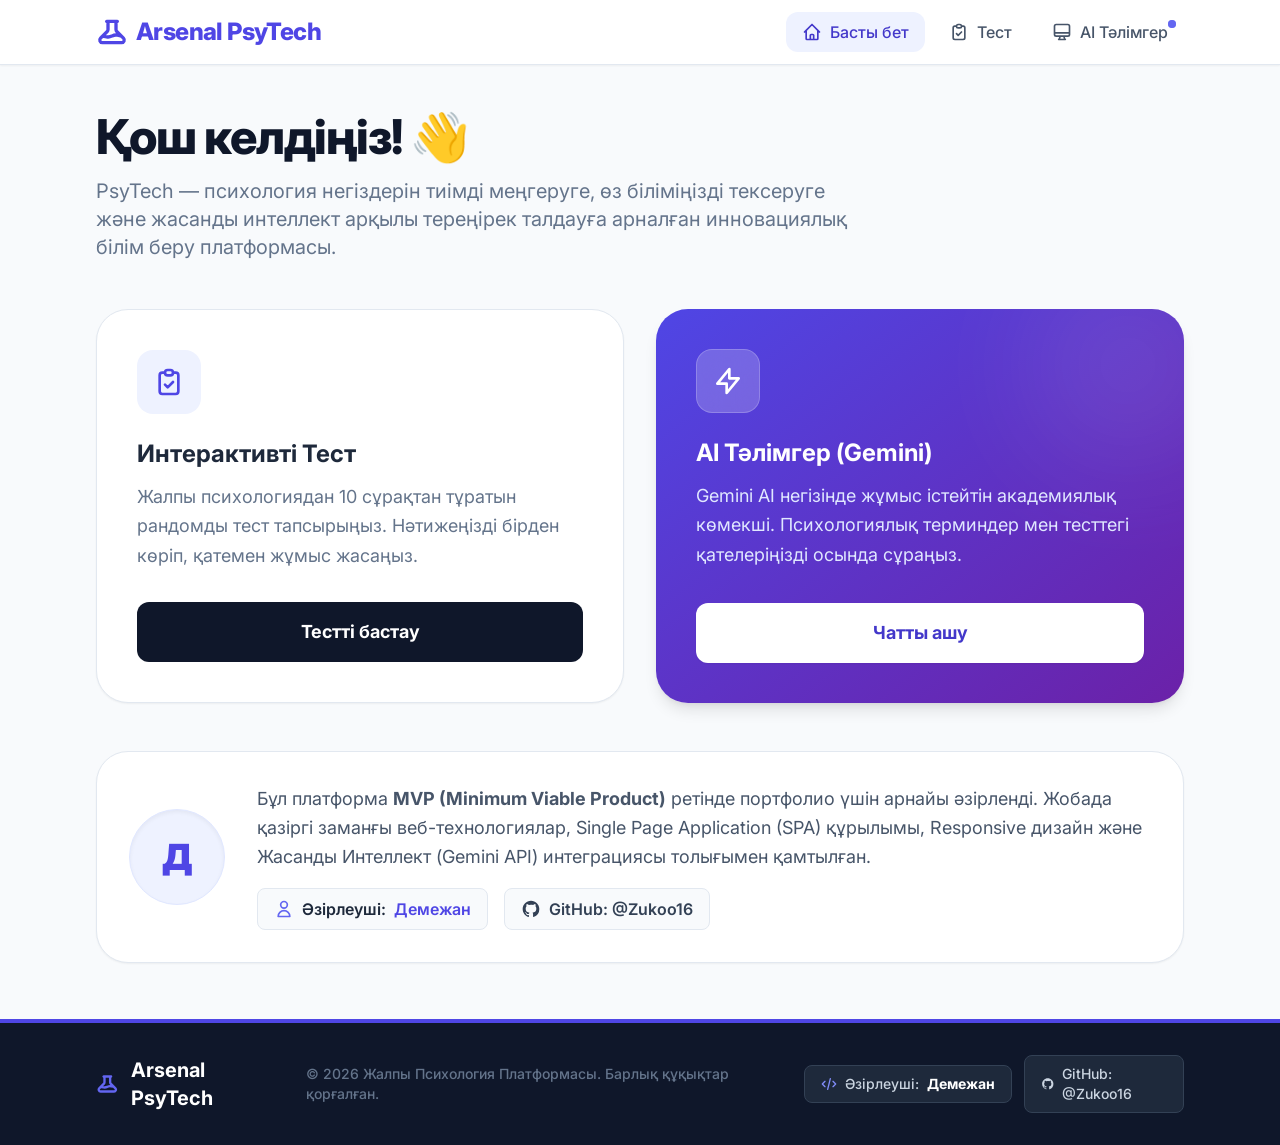
==== android/assets/index.html @ bd03e54a "feat(android): WebView-обертка + gradless APK build (aapt2/d8/apksigner) - MainActivity: WebView, JS" ====
<!DOCTYPE html>
<html lang="kk">
<head>
    <meta charset="UTF-8">
    <meta name="viewport" content="width=device-width, initial-scale=1.0">
    <title>Arsenal PsyTech: Психология Платформасы</title>
    <link rel="stylesheet" href="tailwind.css">
    <link href="https://fonts.googleapis.com/css2?family=Inter:wght@300;400;500;600;700;800&display=swap" rel="stylesheet">
    <style>
        body { font-family: 'Inter', sans-serif; background-color: #f8fafc; }
        .fade-in { animation: fadeIn 0.4s ease-in-out; }
        @keyframes fadeIn { from { opacity: 0; transform: translateY(10px); } to { opacity: 1; transform: translateY(0); } }
        
        /* Quiz specific styles */
        .option-label { transition: all 0.2s; cursor: pointer; }
        .option-label:hover { background-color: #f1f5f9; border-color: #cbd5e1; }
        .option-label.selected { border-color: #4f46e5; background-color: #e0e7ff; }
        
        /* Custom scrollbar */
        ::-webkit-scrollbar { width: 8px; }
        ::-webkit-scrollbar-track { background: transparent; }
        ::-webkit-scrollbar-thumb { background-color: #cbd5e1; border-radius: 10px; }

        /* Loader */
        .typing-indicator span {
            display: inline-block;
            width: 8px;
            height: 8px;
            background-color: #818cf8;
            border-radius: 50%;
            animation: bounce 1.4s infinite ease-in-out both;
        }
        .typing-indicator span:nth-child(1) { animation-delay: -0.32s; }
        .typing-indicator span:nth-child(2) { animation-delay: -0.16s; }
        @keyframes bounce { 0%, 80%, 100% { transform: scale(0); } 40% { transform: scale(1); } }
    </style>
</head>
<body class="text-slate-800 flex flex-col min-h-screen">

    <!-- Header / Navigation -->
    <header class="bg-white border-b border-slate-200 shadow-sm sticky top-0 z-50">
        <div class="max-w-6xl mx-auto px-4 sm:px-6 lg:px-8">
            <div class="flex justify-between items-center h-16">
                <!-- Logo -->
                <div class="flex items-center gap-2 text-indigo-600 font-extrabold text-2xl tracking-tight cursor-pointer" onclick="navigate('dashboard')">
                    <svg class="w-8 h-8" fill="none" stroke="currentColor" viewBox="0 0 24 24"><path stroke-linecap="round" stroke-linejoin="round" stroke-width="2.5" d="M19.428 15.428a2 2 0 00-1.022-.547l-2.387-.477a6 6 0 00-3.86.517l-.318.158a6 6 0 01-3.86.517L6.05 15.21a2 2 0 00-1.806.547M8 4h8l-1 1v5.172a2 2 0 00.586 1.414l5 5c1.26 1.26.367 3.414-1.415 3.414H4.828c-1.782 0-2.674-2.154-1.414-3.414l5-5A2 2 0 009 10.172V5L8 4z"/></svg>
                    Arsenal PsyTech
                </div>
                
                <!-- Desktop Nav -->
                <nav class="hidden md:flex space-x-2">
                    <button onclick="navigate('dashboard')" id="nav-dashboard" class="px-4 py-2 rounded-xl font-medium bg-indigo-50 text-indigo-700 transition flex items-center gap-2">
                        <svg class="w-5 h-5" fill="none" stroke="currentColor" viewBox="0 0 24 24"><path stroke-linecap="round" stroke-linejoin="round" stroke-width="2" d="M3 12l2-2m0 0l7-7 7 7M5 10v10a1 1 0 001 1h3m10-11l2 2m-2-2v10a1 1 0 01-1 1h-3m-6 0a1 1 0 001-1v-4a1 1 0 011-1h2a1 1 0 011 1v4a1 1 0 001 1m-6 0h6"/></svg>
                        Басты бет
                    </button>
                    <button onclick="navigate('quiz')" id="nav-quiz" class="px-4 py-2 rounded-xl font-medium text-slate-600 hover:bg-slate-50 hover:text-slate-900 transition flex items-center gap-2">
                        <svg class="w-5 h-5" fill="none" stroke="currentColor" viewBox="0 0 24 24"><path stroke-linecap="round" stroke-linejoin="round" stroke-width="2" d="M9 5H7a2 2 0 00-2 2v12a2 2 0 002 2h10a2 2 0 002-2V7a2 2 0 00-2-2h-2M9 5a2 2 0 002 2h2a2 2 0 002-2M9 5a2 2 0 012-2h2a2 2 0 012 2m-6 9l2 2 4-4"/></svg>
                        Тест
                    </button>
                    <button onclick="navigate('ai')" id="nav-ai" class="px-4 py-2 rounded-xl font-medium text-slate-600 hover:bg-slate-50 hover:text-slate-900 transition flex items-center gap-2 relative">
                        <svg class="w-5 h-5" fill="none" stroke="currentColor" viewBox="0 0 24 24"><path stroke-linecap="round" stroke-linejoin="round" stroke-width="2" d="M9.75 17L9 20l-1 1h8l-1-1-.75-3M3 13h18M5 17h14a2 2 0 002-2V5a2 2 0 00-2-2H5a2 2 0 00-2 2v10a2 2 0 002 2z"/></svg>
                        AI Тәлімгер
                        <span class="absolute top-2 right-2 flex h-2 w-2">
                          <span class="animate-ping absolute inline-flex h-full w-full rounded-full bg-indigo-400 opacity-75"></span>
                          <span class="relative inline-flex rounded-full h-2 w-2 bg-indigo-500"></span>
                        </span>
                    </button>
                </nav>

                <!-- Mobile Nav Toggle -->
                <div class="md:hidden flex items-center">
                    <button id="mobile-menu-btn" class="text-slate-600 hover:text-indigo-600 p-2 focus:outline-none" onclick="toggleMobileMenu()">
                        <svg class="w-7 h-7" fill="none" stroke="currentColor" viewBox="0 0 24 24"><path stroke-linecap="round" stroke-linejoin="round" stroke-width="2" d="M4 6h16M4 12h16M4 18h16"/></svg>
                    </button>
                </div>
            </div>
        </div>

        <!-- Mobile Menu (Hidden by default) -->
        <div id="mobile-menu" class="hidden md:hidden bg-white border-t border-slate-100 shadow-lg absolute w-full left-0 z-40">
            <div class="px-4 pt-2 pb-4 space-y-2">
                <button onclick="navigate('dashboard'); toggleMobileMenu();" class="w-full text-left px-4 py-3 rounded-xl font-medium bg-indigo-50 text-indigo-700 flex items-center gap-3">
                    Басты бет
                </button>
                <button onclick="navigate('quiz'); toggleMobileMenu();" class="w-full text-left px-4 py-3 rounded-xl font-medium text-slate-700 hover:bg-slate-50 flex items-center gap-3">
                    Тест Тапсыру
                </button>
                <button onclick="navigate('ai'); toggleMobileMenu();" class="w-full text-left px-4 py-3 rounded-xl font-medium text-slate-700 hover:bg-slate-50 flex items-center gap-3">
                    AI Тәлімгер
                </button>
            </div>
        </div>
    </header>

    <!-- Main Content Area -->
    <main class="flex-1 w-full max-w-6xl mx-auto p-4 sm:p-6 lg:p-8 flex flex-col">
        
        <!-- ================= SECTION 1: DASHBOARD ================= -->
        <div id="section-dashboard" class="page-section flex-1 fade-in">
            <header class="mb-12 text-center md:text-left pt-4">
                <h1 class="text-4xl md:text-5xl font-extrabold text-slate-900 mb-4 tracking-tight">Қош келдіңіз! 👋</h1>
                <p class="text-lg md:text-xl text-slate-500 max-w-3xl leading-relaxed">
                    PsyTech — психология негіздерін тиімді меңгеруге, өз біліміңізді тексеруге және жасанды интеллект арқылы тереңірек талдауға арналған инновациялық білім беру платформасы.
                </p>
            </header>
            
            <div class="grid grid-cols-1 md:grid-cols-2 gap-6 md:gap-8 mb-12">
                <!-- Card 1: Quiz -->
                <div class="bg-white p-8 md:p-10 rounded-[2rem] shadow-sm border border-slate-200 flex flex-col hover:shadow-xl transition-all duration-300 group cursor-pointer" onclick="navigate('quiz')">
                    <div class="w-16 h-16 bg-indigo-50 rounded-2xl flex items-center justify-center text-indigo-600 mb-6 group-hover:scale-110 transition-transform">
                        <svg class="w-8 h-8" fill="none" stroke="currentColor" viewBox="0 0 24 24"><path stroke-linecap="round" stroke-linejoin="round" stroke-width="2" d="M9 5H7a2 2 0 00-2 2v12a2 2 0 002 2h10a2 2 0 002-2V7a2 2 0 00-2-2h-2M9 5a2 2 0 002 2h2a2 2 0 002-2M9 5a2 2 0 012-2h2a2 2 0 012 2m-6 9l2 2 4-4"/></svg>
                    </div>
                    <h3 class="text-2xl font-bold mb-3 text-slate-800">Интерактивті Тест</h3>
                    <p class="text-slate-500 mb-8 flex-1 text-lg leading-relaxed">
                        Жалпы психологиядан 10 сұрақтан тұратын рандомды тест тапсырыңыз. Нәтижеңізді бірден көріп, қатемен жұмыс жасаңыз.
                    </p>
                    <button class="w-full py-4 bg-slate-900 text-white rounded-xl font-bold text-lg hover:bg-indigo-600 transition-colors">Тестті бастау</button>
                </div>

                <!-- Card 2: AI Tutor -->
                <div class="bg-gradient-to-br from-indigo-600 to-purple-800 p-8 md:p-10 rounded-[2rem] shadow-lg text-white flex flex-col relative overflow-hidden group cursor-pointer hover:shadow-2xl transition-all duration-300" onclick="navigate('ai')">
                    <div class="absolute top-0 right-0 -mt-10 -mr-10 w-48 h-48 bg-white opacity-10 rounded-full blur-3xl group-hover:opacity-20 transition-opacity"></div>
                    <div class="w-16 h-16 bg-white/20 rounded-2xl flex items-center justify-center text-white mb-6 backdrop-blur-md border border-white/20 group-hover:scale-110 transition-transform">
                        <svg class="w-8 h-8" fill="none" stroke="currentColor" viewBox="0 0 24 24"><path stroke-linecap="round" stroke-linejoin="round" stroke-width="2" d="M13 10V3L4 14h7v7l9-11h-7z"/></svg>
                    </div>
                    <h3 class="text-2xl font-bold mb-3">AI Тәлімгер (Gemini)</h3>
                    <p class="text-indigo-100 mb-8 flex-1 text-lg leading-relaxed">
                        Gemini AI негізінде жұмыс істейтін академиялық көмекші. Психологиялық терминдер мен тесттегі қателеріңізді осында сұраңыз.
                    </p>
                    <button class="w-full py-4 bg-white text-indigo-700 rounded-xl font-bold text-lg hover:bg-slate-50 transition-colors shadow-sm">Чатты ашу</button>
                </div>
            </div>

            <!-- About Developer Section -->
            <div class="bg-white p-8 rounded-[2rem] border border-slate-200 mb-6 flex flex-col md:flex-row items-center gap-8 shadow-sm">
                <div class="w-24 h-24 bg-indigo-50 rounded-full flex items-center justify-center text-indigo-600 font-black text-4xl shadow-inner border border-indigo-100 flex-shrink-0">
                    Д
                </div>
                <div>
                   
                    <p class="text-slate-600 text-lg mb-4 leading-relaxed">
                        Бұл платформа <strong>MVP (Minimum Viable Product)</strong> ретінде портфолио үшін арнайы әзірленді. Жобада қазіргі заманғы веб-технологиялар, Single Page Application (SPA) құрылымы, Responsive дизайн және Жасанды Интеллект (Gemini API) интеграциясы толығымен қамтылған.
                    </p>
                    <div class="flex flex-wrap items-center gap-4 text-base">
                        <span class="inline-flex items-center gap-2 bg-slate-50 border border-slate-200 px-4 py-2 rounded-lg font-semibold text-slate-800">
                            <svg class="w-5 h-5 text-indigo-500" fill="none" stroke="currentColor" viewBox="0 0 24 24"><path stroke-linecap="round" stroke-linejoin="round" stroke-width="2" d="M16 7a4 4 0 11-8 0 4 4 0 018 0zM12 14a7 7 0 00-7 7h14a7 7 0 00-7-7z"/></svg>
                            Әзірлеуші: <span class="text-indigo-600">Демежан</span>
                        </span>
                        <a href="https://github.com/Zukoo16" target="_blank" class="inline-flex items-center gap-2 bg-slate-50 border border-slate-200 px-4 py-2 rounded-lg font-semibold text-slate-700 hover:bg-slate-100 hover:text-slate-900 transition">
                            <svg class="w-5 h-5" fill="currentColor" viewBox="0 0 24 24"><path fill-rule="evenodd" d="M12 2C6.477 2 2 6.484 2 12.017c0 4.425 2.865 8.18 6.839 9.504.5.092.682-.217.682-.483 0-.237-.008-.868-.013-1.703-2.782.605-3.369-1.343-3.369-1.343-.454-1.158-1.11-1.466-1.11-1.466-.908-.62.069-.608.069-.608 1.003.07 1.531 1.032 1.531 1.032.892 1.53 2.341 1.088 2.91.832.092-.647.35-1.088.636-1.338-2.22-.253-4.555-1.113-4.555-4.951 0-1.093.39-1.988 1.029-2.688-.103-.253-.446-1.272.098-2.65 0 0 .84-.27 2.75 1.026A9.564 9.564 0 0112 6.844c.85.004 1.705.115 2.504.337 1.909-1.296 2.747-1.027 2.747-1.027.546 1.379.202 2.398.1 2.651.64.7 1.028 1.595 1.028 2.688 0 3.848-2.339 4.695-4.566 4.943.359.309.678.92.678 1.855 0 1.338-.012 2.419-.012 2.747 0 .268.18.58.688.482A10.019 10.019 0 0022 12.017C22 6.484 17.522 2 12 2z" clip-rule="evenodd"/></svg>
                            GitHub: @Zukoo16
                        </a>
                    </div>
                </div>
            </div>
        </div>

        <!-- ================= SECTION 2: QUIZ ================= -->
        <div id="section-quiz" class="page-section hidden flex-1 fade-in max-w-4xl mx-auto w-full">
            
            <!-- Quiz Start Screen -->
            <div id="quiz-start" class="bg-white p-10 md:p-16 rounded-[2rem] shadow-sm border border-slate-200 text-center mt-6">
                <div class="w-28 h-28 bg-indigo-50 rounded-full flex items-center justify-center mx-auto mb-8 border-4 border-indigo-100 shadow-inner">
                    <svg class="w-14 h-14 text-indigo-600" fill="none" stroke="currentColor" viewBox="0 0 24 24"><path stroke-linecap="round" stroke-linejoin="round" stroke-width="2" d="M9 12l2 2 4-4m6 2a9 9 0 11-18 0 9 9 0 0118 0z"/></svg>
                </div>
                <h2 class="text-3xl md:text-4xl font-extrabold mb-4 text-slate-900">Психологиядан Тест</h2>
                <p class="text-slate-500 mb-10 max-w-lg mx-auto text-lg leading-relaxed">
                    15 сұрақтан тұратын базадан кездейсоқ 10 сұрақ таңдалады. Дайын болсаңыз, біліміңізді тексеріп көрейік!
                </p>
                <button onclick="startQuiz()" class="bg-indigo-600 text-white px-12 py-4 rounded-2xl font-bold text-xl hover:bg-indigo-700 transition shadow-lg hover:shadow-indigo-500/40">Тестті Бастау</button>
            </div>

            <!-- Quiz In-Progress Screen -->
            <div id="quiz-active" class="hidden bg-white p-6 md:p-10 rounded-[2rem] shadow-sm border border-slate-200 mt-6">
                <div class="flex justify-between items-center mb-10">
                    <span class="text-sm md:text-base font-bold text-indigo-700 bg-indigo-50 px-5 py-2 rounded-full border border-indigo-100">Сұрақ <span id="current-q-num">1</span>/10</span>
                    <div class="w-1/2 bg-slate-100 rounded-full h-3 border border-slate-200">
                        <div id="progress-bar" class="bg-indigo-600 h-3 rounded-full transition-all duration-300" style="width: 10%"></div>
                    </div>
                </div>
                
                <h2 id="question-text" class="text-2xl md:text-3xl font-bold mb-8 text-slate-800 leading-tight">Сұрақ мәтіні</h2>
                
                <div id="options-container" class="space-y-4 mb-10">
                    <!-- Options generated dynamically -->
                </div>

                <div class="flex justify-end pt-6 border-t border-slate-100">
                    <button id="next-btn" onclick="nextQuestion()" class="hidden bg-slate-900 text-white px-10 py-3.5 rounded-xl font-bold text-lg hover:bg-slate-800 transition">Келесі сұрақ</button>
                    <button id="submit-btn" onclick="showResults()" class="hidden bg-emerald-600 text-white px-10 py-3.5 rounded-xl font-bold text-lg hover:bg-emerald-700 transition shadow-lg hover:shadow-emerald-500/30">Нәтижені көру</button>
                </div>
            </div>

            <!-- Quiz Results Screen -->
            <div id="quiz-results" class="hidden bg-white p-6 md:p-10 rounded-[2rem] shadow-sm border border-slate-200 mt-6">
                <div class="text-center mb-10">
                    <h2 class="text-4xl font-extrabold mb-8 text-slate-900">Тест аяқталды!</h2>
                    <div class="inline-flex items-center justify-center w-40 h-40 rounded-full bg-slate-50 border-8 border-indigo-100 mb-6 shadow-inner relative">
                        <svg class="absolute top-0 right-0 -mt-2 -mr-2 w-10 h-10 text-yellow-500 drop-shadow-md" fill="currentColor" viewBox="0 0 20 20"><path d="M9.049 2.927c.3-.921 1.603-.921 1.902 0l1.07 3.292a1 1 0 00.95.69h3.462c.969 0 1.371 1.24.588 1.81l-2.8 2.034a1 1 0 00-.364 1.118l1.07 3.292c.3.921-.755 1.688-1.54 1.118l-2.8-2.034a1 1 0 00-1.175 0l-2.8 2.034c-.784.57-1.838-.197-1.539-1.118l1.07-3.292a1 1 0 00-.364-1.118L2.98 8.72c-.783-.57-.38-1.81.588-1.81h3.461a1 1 0 00.951-.69l1.07-3.292z"/></svg>
                        <span class="text-6xl font-black text-indigo-600" id="score-display">0</span>
                        <span class="text-2xl text-slate-400 ml-1 font-bold mt-4">/10</span>
                    </div>
                </div>
                
                <div class="bg-indigo-50/70 p-8 rounded-3xl border border-indigo-100 mb-10">
                    <h3 class="text-xl font-bold text-indigo-900 mb-3 flex items-center gap-2">
                        <svg class="w-6 h-6 text-indigo-500" fill="none" stroke="currentColor" viewBox="0 0 24 24"><path stroke-linecap="round" stroke-linejoin="round" stroke-width="2" d="M13 16h-1v-4h-1m1-4h.01M21 12a9 9 0 11-18 0 9 9 0 0118 0z"/></svg>
                        Қорытынды Талдау
                    </h3>
                    <p id="interp-text" class="text-indigo-900/80 text-lg leading-relaxed"></p>
                </div>

                <div class="mb-12">
                    <h3 class="text-2xl font-bold text-slate-800 border-b-2 border-slate-100 pb-4 mb-6">Қатемен жұмыс:</h3>
                    <div id="review-list" class="space-y-5"></div>
                </div>

                <div class="flex flex-col sm:flex-row gap-4 justify-center">
                    <button onclick="restartQuiz()" class="bg-indigo-600 text-white px-10 py-4 rounded-xl font-bold text-lg hover:bg-indigo-700 transition shadow-lg">Қайта тапсыру</button>
                    <button onclick="navigate('ai')" class="bg-slate-50 border-2 border-indigo-200 text-indigo-700 px-10 py-4 rounded-xl font-bold text-lg hover:bg-indigo-50 transition">AI Тәлімгерден сұрау</button>
                </div>
            </div>
        </div>

        <!-- ================= SECTION 3: AI TUTOR (GEMINI) ================= -->
        <div id="section-ai" class="page-section hidden flex-1 fade-in flex flex-col max-w-5xl mx-auto w-full min-h-[600px] h-[80vh] py-6">
            <div class="flex-1 flex flex-col bg-white rounded-[2rem] shadow-sm border border-slate-200 overflow-hidden">
                
                <!-- Chat Header -->
                <div class="p-6 border-b border-slate-100 flex items-center justify-between bg-slate-50/50">
                    <div class="flex items-center gap-4">
                        <div class="relative">
                            <div class="w-14 h-14 rounded-2xl bg-gradient-to-tr from-indigo-500 to-purple-600 flex items-center justify-center text-white shadow-sm border border-indigo-400/30">
                                <svg class="w-8 h-8" fill="none" stroke="currentColor" viewBox="0 0 24 24"><path stroke-linecap="round" stroke-linejoin="round" stroke-width="2" d="M9.75 17L9 20l-1 1h8l-1-1-.75-3M3 13h18M5 17h14a2 2 0 002-2V5a2 2 0 00-2-2H5a2 2 0 00-2 2v10a2 2 0 002 2z"/></svg>
                            </div>
                            <span class="absolute -bottom-1 -right-1 w-4 h-4 bg-emerald-500 border-2 border-white rounded-full"></span>
                        </div>
                        <div>
                            <h3 class="font-extrabold text-xl text-slate-900">AI Тәлімгер</h3>
                            <p class="text-sm text-slate-500 font-medium mt-0.5">Gemini 3.1 Pro моделі негізінде</p>
                        </div>
                    </div>
                </div>
                
                <!-- Chat Messages Area -->
                <div id="chat-messages" class="flex-1 overflow-y-auto p-6 space-y-6 bg-slate-50/30 scroll-smooth">
                    <!-- Welcome Message -->
                    <div class="flex gap-4">
                        <div class="w-10 h-10 rounded-full bg-gradient-to-br from-indigo-500 to-purple-600 flex-shrink-0 flex items-center justify-center text-white font-bold text-sm shadow-sm mt-1">AI</div>
                        <div class="bg-white border border-slate-200 p-5 rounded-2xl rounded-tl-none shadow-sm text-slate-700 max-w-[85%] text-base leading-relaxed">
                            Сәлеметсіз бе! Мен Arsenal PsyTech платформасының интеллектуалды тәлімгерімін. Мен психология бағыттарын, ғалымдарды және термин сөздерді жақсы білемін. 
                            <br><br>
                            Тест барысында түсінбеген сұрақтарыңыз болса немесе жалпы психологиядан кез келген тақырыпты талқылағыңыз келсе, маған жаза беріңіз. Сізге көмектесуге дайынмын! 🧠✨
                        </div>
                    </div>
                </div>

                <!-- Chat Input Area -->
                <div class="p-5 bg-white border-t border-slate-200">
                    <form id="chat-form" class="flex gap-3 max-w-4xl mx-auto" onsubmit="handleChatSubmit(event)">
                        <input type="text" id="chat-input" class="flex-1 bg-slate-50 border border-slate-200 focus:bg-white focus:border-indigo-500 focus:ring-4 focus:ring-indigo-500/10 rounded-2xl px-6 py-4 outline-none transition text-base" placeholder="Сұрағыңызды осында жазыңыз (мысалы: Эдип кешені деген не?)" autocomplete="off">
                        <button type="submit" id="send-btn" class="bg-indigo-600 text-white px-8 rounded-2xl font-bold hover:bg-indigo-700 transition flex items-center justify-center shadow-md disabled:opacity-50 disabled:cursor-not-allowed">
                            <svg class="w-6 h-6 transform rotate-90" fill="none" stroke="currentColor" viewBox="0 0 24 24"><path stroke-linecap="round" stroke-linejoin="round" stroke-width="2.5" d="M12 19l9 2-9-18-9 18 9-2zm0 0v-8"/></svg>
                        </button>
                    </form>
                </div>
            </div>
        </div>

    </main>

    <!-- Footer -->
    <footer class="bg-slate-900 mt-auto text-slate-400 py-8 border-t-4 border-indigo-600">
        <div class="max-w-6xl mx-auto px-4 sm:px-6 lg:px-8">
            <div class="flex flex-col md:flex-row justify-between items-center gap-6">
                <div class="flex items-center gap-3 text-white font-bold text-xl">
                    <svg class="w-6 h-6 text-indigo-500" fill="none" stroke="currentColor" viewBox="0 0 24 24"><path stroke-linecap="round" stroke-linejoin="round" stroke-width="2.5" d="M19.428 15.428a2 2 0 00-1.022-.547l-2.387-.477a6 6 0 00-3.86.517l-.318.158a6 6 0 01-3.86.517L6.05 15.21a2 2 0 00-1.806.547M8 4h8l-1 1v5.172a2 2 0 00.586 1.414l5 5c1.26 1.26.367 3.414-1.415 3.414H4.828c-1.782 0-2.674-2.154-1.414-3.414l5-5A2 2 0 009 10.172V5L8 4z"/></svg>
                    Arsenal PsyTech
                </div>
                <div class="text-sm font-medium text-slate-500 text-center md:text-left">
                    © 2026 Жалпы Психология Платформасы. Барлық құқықтар қорғалған.
                </div>
                <div class="flex flex-col sm:flex-row items-center gap-3">
                    <span class="bg-slate-800 text-slate-300 px-4 py-2 rounded-lg font-medium text-sm flex items-center gap-2 border border-slate-700">
                        <svg class="w-4 h-4 text-indigo-400" fill="none" stroke="currentColor" viewBox="0 0 24 24"><path stroke-linecap="round" stroke-linejoin="round" stroke-width="2" d="M10 20l4-16m4 4l4 4-4 4M6 16l-4-4 4-4"/></svg>
                        Әзірлеуші: <span class="text-white font-bold">Демежан</span>
                    </span>
                    <a href="https://github.com/Zukoo16" target="_blank" class="bg-slate-800 text-slate-300 px-4 py-2 rounded-lg font-medium text-sm flex items-center gap-2 border border-slate-700 hover:bg-slate-700 hover:text-white transition">
                        <svg class="w-4 h-4" fill="currentColor" viewBox="0 0 24 24"><path fill-rule="evenodd" d="M12 2C6.477 2 2 6.484 2 12.017c0 4.425 2.865 8.18 6.839 9.504.5.092.682-.217.682-.483 0-.237-.008-.868-.013-1.703-2.782.605-3.369-1.343-3.369-1.343-.454-1.158-1.11-1.466-1.11-1.466-.908-.62.069-.608.069-.608 1.003.07 1.531 1.032 1.531 1.032.892 1.53 2.341 1.088 2.91.832.092-.647.35-1.088.636-1.338-2.22-.253-4.555-1.113-4.555-4.951 0-1.093.39-1.988 1.029-2.688-.103-.253-.446-1.272.098-2.65 0 0 .84-.27 2.75 1.026A9.564 9.564 0 0112 6.844c.85.004 1.705.115 2.504.337 1.909-1.296 2.747-1.027 2.747-1.027.546 1.379.202 2.398.1 2.651.64.7 1.028 1.595 1.028 2.688 0 3.848-2.339 4.695-4.566 4.943.359.309.678.92.678 1.855 0 1.338-.012 2.419-.012 2.747 0 .268.18.58.688.482A10.019 10.019 0 0022 12.017C22 6.484 17.522 2 12 2z" clip-rule="evenodd"/></svg>
                        GitHub: @Zukoo16
                    </a>
                </div>
            </div>
        </div>
    </footer>

<script>
    // --- 1. SPA NAVIGATION LOGIC ---
    function navigate(section) {
        // Hide all sections
        document.querySelectorAll('.page-section').forEach(el => el.classList.add('hidden'));
        
        // Reset Nav Buttons
        ['dashboard', 'quiz', 'ai'].forEach(id => {
            const el = document.getElementById(`nav-${id}`);
            if(el) {
                el.classList.remove('bg-indigo-50', 'text-indigo-700');
                el.classList.add('text-slate-600');
            }
        });

        // Show target section and highlight nav
        document.getElementById(`section-${section}`).classList.remove('hidden');
        const activeNav = document.getElementById(`nav-${section}`);
        if(activeNav) {
            activeNav.classList.remove('text-slate-600');
            activeNav.classList.add('bg-indigo-50', 'text-indigo-700');
        }
        window.scrollTo({ top: 0, behavior: 'smooth' });
    }

    function toggleMobileMenu() {
        const menu = document.getElementById('mobile-menu');
        menu.classList.toggle('hidden');
    }

    // --- 2. QUIZ LOGIC (15 Pool -> 10 Random) ---
    const allQuestions = [
        { q: "Психологияның дербес ғылым ретінде қалыптасқан жылы және алғашқы зертхананы ашқан ғалым?", o: ["1879 жылы, Вильгельм Вундт", "1900 жылы, Зигмунд Фрейд", "1913 жылы, Джон Уотсон", "1890 жылы, Уильям Джеймс"], a: 0 },
        { q: "Зигмунд Фрейдтің негізін қалаған бағыты қалай аталады?", o: ["Бихевиоризм", "Гештальтпсихология", "Психоанализ", "Гуманистік психология"], a: 2 },
        { q: "Бихевиоризм бағытының негізгі зерттеу пәні не?", o: ["Бейсаналылық", "Мінез-құлық", "Танымдық процестер", "Адамның жан дүниесі"], a: 1 },
        { q: "Абрахам Маслоудың қажеттіліктер пирамидасының ең жоғарғы сатысында не орналасқан?", o: ["Физиологиялық қажеттіліктер", "Қауіпсіздік", "Өзін-өзі өзектендіру (самоактуализация)", "Құрметке ие болу"], a: 2 },
        { q: "Адамның психологиялық типтерін (интроверт және экстраверт) алғаш ұсынған ғалым кім?", o: ["Карл Юнг", "Альфред Адлер", "Эрик Эриксон", "Ганс Айзенк"], a: 0 },
        { q: "Джордж Миллердің зерттеуі бойынша адамның қысқа мерзімді жадысының орташа көлемі қандай?", o: ["3 ± 1 бірлік", "5 ± 2 бірлік", "7 ± 2 бірлік", "9 ± 2 бірлік"], a: 2 },
        { q: "Шартты рефлекстер құбылысын ашқан физиолог, психологияға үлкен үлес қосқан ғалым?", o: ["Иван Сеченов", "Иван Павлов", "Беррес Скиннер", "Джон Уотсон"], a: 1 },
        { q: "Эмпатия дегеніміз не?", o: ["Басқа адамның эмоциялық жағдайын түсіну", "Өз сезімдерін басқара алу қабілеті", "Қоғамдық ережелерге бағыну", "Ақпаратты тез есте сақтау"], a: 0 },
        { q: "Жеке тұлғаның әлеуметтік ортаға бейімделуі, құндылықтарды меңгеруі қалай аталады?", o: ["Адаптация", "Әлеуметтену (социализация)", "Ассимиляция", "Идентификация"], a: 1 },
        { q: "Когнитивті психология негізінен нені зерттейді?", o: ["Балалық шақтағы травмаларды", "Адамның танымдық процестерін (ойлау, зейін, жады)", "Топтық динамиканы", "Жүйке жүйесінің анатомиясын"], a: 1 },
        { q: "Психологиядағы 'Интроспекция' әдісі нені білдіреді?", o: ["Жануарларды бақылау", "Өз-өзін бақылау, өз ішкі күйін талдау", "Математикалық модельдеу", "Топтық эксперимент"], a: 1 },
        { q: "Эдип кешені ұғымы қай бағытта көп қарастырылады?", o: ["Бихевиоризм", "Когнитивті психология", "Психоанализ", "Гуманизм"], a: 2 },
        { q: "Темпераменттің 4 түрін алғаш сипаттаған антикалық дәрігер?", o: ["Аристотель", "Сократ", "Гиппократ", "Платон"], a: 2 },
        { q: "Гештальтпсихологияның негізгі принципі қандай?", o: ["Бүтін нәрсе өзінің бөлшектерінің қосындысынан үлкен", "Мінез-құлық тек стимул мен реакция", "Ойлау тек тіл арқылы жүзеге асады", "Адам тек инстинктілермен басқарылады"], a: 0 },
        { q: "Зейіннің негізгі қасиеттеріне қайсысы жатпайды?", o: ["Тұрақтылығы", "Көлемі", "Ауыспалылығы", "Импульсивтілігі"], a: 3 }
    ];

    let currentQuiz = [];
    let currentQuestionIndex = 0;
    let score = 0;
    let userAnswers = [];
    let selectedOption = -1;

    function shuffleArray(array) {
        let newArray = [...array];
        for (let i = newArray.length - 1; i > 0; i--) {
            const j = Math.floor(Math.random() * (i + 1));
            [newArray[i], newArray[j]] = [newArray[j], newArray[i]];
        }
        return newArray;
    }

    function startQuiz() {
        let shuffled = shuffleArray(allQuestions);
        currentQuiz = shuffled.slice(0, 10);
        currentQuestionIndex = 0;
        score = 0;
        userAnswers = [];
        
        document.getElementById('quiz-start').classList.add('hidden');
        document.getElementById('quiz-results').classList.add('hidden');
        document.getElementById('quiz-active').classList.remove('hidden');
        
        loadQuestion();
    }

    function loadQuestion() {
        selectedOption = -1;
        document.getElementById('next-btn').classList.add('hidden');
        document.getElementById('submit-btn').classList.add('hidden');
        
        let q = currentQuiz[currentQuestionIndex];
        document.getElementById('current-q-num').innerText = currentQuestionIndex + 1;
        document.getElementById('progress-bar').style.width = ((currentQuestionIndex + 1) / 10) * 100 + '%';
        document.getElementById('question-text').innerText = `${currentQuestionIndex + 1}. ${q.q}`;
        
        let optionsHtml = '';
        q.o.forEach((opt, index) => {
            optionsHtml += `
                <div id="opt-${index}" class="option-label border-2 border-slate-200 rounded-2xl p-5 flex items-center gap-4 bg-white shadow-sm" onclick="selectOption(${index})">
                    <div class="w-6 h-6 rounded-full border-2 border-slate-300 flex items-center justify-center radio-circle flex-shrink-0 transition-colors"></div>
                    <span class="font-medium text-slate-700 text-lg">${opt}</span>
                </div>
            `;
        });
        document.getElementById('options-container').innerHTML = optionsHtml;
    }

    function selectOption(index) {
        for(let i=0; i<currentQuiz[currentQuestionIndex].o.length; i++){
            let el = document.getElementById(`opt-${i}`);
            el.classList.remove('selected');
            el.querySelector('.radio-circle').innerHTML = '';
            el.querySelector('.radio-circle').classList.replace('border-indigo-600', 'border-slate-300');
        }
        
        selectedOption = index;
        let selectedEl = document.getElementById(`opt-${index}`);
        selectedEl.classList.add('selected');
        let circle = selectedEl.querySelector('.radio-circle');
        circle.classList.replace('border-slate-300', 'border-indigo-600');
        circle.innerHTML = '<div class="w-3 h-3 bg-indigo-600 rounded-full"></div>';
        
        if (currentQuestionIndex < currentQuiz.length - 1) {
            document.getElementById('next-btn').classList.remove('hidden');
        } else {
            document.getElementById('submit-btn').classList.remove('hidden');
        }
    }

    function checkAnswer() {
        let isCorrect = selectedOption === currentQuiz[currentQuestionIndex].a;
        if (isCorrect) score++;
        
        userAnswers.push({
            q: currentQuiz[currentQuestionIndex].q,
            userChoice: currentQuiz[currentQuestionIndex].o[selectedOption],
            correctChoice: currentQuiz[currentQuestionIndex].o[currentQuiz[currentQuestionIndex].a],
            isCorrect: isCorrect
        });
    }

    function nextQuestion() {
        if (selectedOption !== -1) {
            checkAnswer();
            currentQuestionIndex++;
            loadQuestion();
        }
    }

    function showResults() {
        if (selectedOption !== -1) checkAnswer();
        
        document.getElementById('quiz-active').classList.add('hidden');
        document.getElementById('quiz-results').classList.remove('hidden');
        document.getElementById('score-display').innerText = score;
        
        let interpText = "";
        if (score >= 9) interpText = "<strong>🏆 Үздік нәтиже! (100 балл)</strong><br>Сіз психология негіздерін жоғары деңгейде меңгергенсіз. Терминдер мен ғалымдарды өте жақсы білесіз. Бұл көрсеткіш кез келген оқытушыны таң қалдырады!";
        else if (score >= 6) interpText = "<strong>👍 Жақсы нәтиже!</strong><br>Сізде мықты базалық білім бар. Психология бағыттарын жақсы түсінесіз. Кейбір ұсақ детальдарды қатемен жұмыс арқылы пысықтап алыңыз.";
        else if (score >= 4) interpText = "<strong>📚 Қанағаттанарлық нәтиже.</strong><br>Психология туралы жалпы түсінігіңіз бар, бірақ ғылыми бағыттарды тереңірек оқуға кеңес береміз.";
        else interpText = "<strong>🌱 Бастамасы ғана.</strong><br>Бұл тест сізді психологияны зерттеуге шабыттандырады деп үміттенеміз. Төмендегі қателермен жұмыс жасап, біліміңізді толықтырыңыз.";
        
        document.getElementById('interp-text').innerHTML = interpText;

        let reviewHtml = '';
        let hasErrors = false;
        userAnswers.forEach((ans, i) => {
            if (!ans.isCorrect) {
                hasErrors = true;
                reviewHtml += `
                    <div class="p-6 bg-red-50/50 border border-red-100 rounded-2xl shadow-sm">
                        <p class="font-bold text-slate-800 mb-4 text-lg">${i+1}. ${ans.q}</p>
                        <div class="flex flex-col gap-2">
                           <div class="bg-white px-4 py-3 rounded-xl border border-slate-200">
                               <p class="text-red-500 font-medium">❌ Сіздің жауап: <span class="line-through text-slate-500">${ans.userChoice}</span></p>
                           </div>
                           <div class="bg-emerald-50 px-4 py-3 rounded-xl border border-emerald-200">
                               <p class="text-emerald-700 font-bold">✅ Дұрыс жауап: ${ans.correctChoice}</p>
                           </div>
                        </div>
                    </div>
                `;
            }
        });
        
        if (!hasErrors) reviewHtml = `<div class="p-6 bg-emerald-50 border border-emerald-200 rounded-2xl text-emerald-700 font-bold text-center text-xl shadow-sm">Тамаша! Сізде бірде-бір қате жоқ! 🎉</div>`;
        document.getElementById('review-list').innerHTML = reviewHtml;
        window.scrollTo({ top: 0, behavior: 'smooth' });
    }

    function restartQuiz() { startQuiz(); window.scrollTo({ top: 0, behavior: 'smooth' }); }

    // --- 3. AI CHAT LOGIC (Gemini API Integration) ---
    let chatHistory = [];
    const systemPrompt = "Сен 'Arsenal PsyTech' платформасының академиялық AI-тәлімгерісің. Бұл платформаны әзірлеген: Демежан (GitHub: @Zukoo16). Сенің міндетің - студенттердің психология пәні бойынша сұрақтарына қазақ тілінде, кәсіби, академиялық, бірақ өте түсінікті тілмен жауап беру. Егер тесттегі қате туралы немесе психологиялық терминдер жайлы сұраса, жан-жақты түсіндіріп бер. Жауаптарың құрылымды, әдемі форматталған болсын.";

    function formatText(text) {
        return text
            .replace(/\*\*(.*?)\*\*/g, '<strong>$1</strong>')
            .replace(/\*(.*?)\*/g, '<em>$1</em>')
            .replace(/\n/g, '<br>');
    }

    function addMessageToUI(text, sender) {
        const chatContainer = document.getElementById('chat-messages');
        const msgDiv = document.createElement('div');
        msgDiv.className = `flex gap-4 fade-in ${sender === 'user' ? 'flex-row-reverse' : ''}`;
        
        const avatar = sender === 'user' 
            ? `<div class="w-10 h-10 rounded-full bg-slate-200 flex-shrink-0 flex items-center justify-center text-slate-600 font-bold text-sm shadow-sm mt-1">Сіз</div>`
            : `<div class="w-10 h-10 rounded-full bg-gradient-to-br from-indigo-500 to-purple-600 flex-shrink-0 flex items-center justify-center text-white font-bold text-sm shadow-sm mt-1">AI</div>`;
        
        const bubbleStyles = sender === 'user'
            ? `bg-indigo-600 text-white rounded-tr-none shadow-md border border-indigo-700`
            : `bg-white border border-slate-200 text-slate-700 rounded-tl-none shadow-sm`;

        msgDiv.innerHTML = `
            ${avatar}
            <div class="p-5 rounded-2xl text-[15px] leading-relaxed max-w-[85%] ${bubbleStyles}">
                ${formatText(text)}
            </div>
        `;
        
        chatContainer.appendChild(msgDiv);
        chatContainer.scrollTop = chatContainer.scrollHeight;
    }

    function addTypingIndicator() {
        const chatContainer = document.getElementById('chat-messages');
        const loaderId = 'loader-' + Date.now();
        const msgDiv = document.createElement('div');
        msgDiv.id = loaderId;
        msgDiv.className = `flex gap-4 fade-in`;
        msgDiv.innerHTML = `
            <div class="w-10 h-10 rounded-full bg-gradient-to-br from-indigo-500 to-purple-600 flex-shrink-0 flex items-center justify-center text-white font-bold text-sm shadow-sm mt-1">AI</div>
            <div class="bg-white border border-slate-200 p-5 rounded-2xl rounded-tl-none shadow-sm flex items-center">
                <div class="typing-indicator flex gap-1">
                    <span></span><span></span><span></span>
                </div>
            </div>
        `;
        chatContainer.appendChild(msgDiv);
        chatContainer.scrollTop = chatContainer.scrollHeight;
        return loaderId;
    }

    async function handleChatSubmit(e) {
        e.preventDefault();
        const inputEl = document.getElementById('chat-input');
        const sendBtn = document.getElementById('send-btn');
        const userText = inputEl.value.trim();
        
        if (!userText) return;

        addMessageToUI(userText, 'user');
        chatHistory.push({ role: "user", parts: [{ text: userText }] });
        inputEl.value = '';
        
        inputEl.disabled = true;
        sendBtn.disabled = true;
        sendBtn.classList.add('opacity-50', 'cursor-not-allowed');
        
        const loaderId = addTypingIndicator();

        const apiKey = ""; // API Key handled by Canvas environment
        const apiUrl = `https://generativelanguage.googleapis.com/v1beta/models/gemini-3-flash-preview:generateContent?key=${apiKey}`;
        
        const payload = {
            contents: chatHistory,
            systemInstruction: { parts: [{ text: systemPrompt }] }
        };

        try {
            const response = await fetch(apiUrl, {
                method: 'POST',
                headers: { 'Content-Type': 'application/json' },
                body: JSON.stringify(payload)
            });
            
            const result = await response.json();
            document.getElementById(loaderId).remove();

            if (result.candidates && result.candidates[0].content) {
                const aiResponseText = result.candidates[0].content.parts[0].text;
                addMessageToUI(aiResponseText, 'model');
                chatHistory.push({ role: "model", parts: [{ text: aiResponseText }] });
            } else {
                addMessageToUI("Кешіріңіз, серверден қате келді. Қайта байқап көріңіз.", 'model');
            }
        } catch (error) {
            if(document.getElementById(loaderId)) document.getElementById(loaderId).remove();
            addMessageToUI("Желіде қате кетті немесе сервер жауап бермей жатыр. Қайта тексеріңіз.", 'model');
            console.error("API Error:", error);
        } finally {
            inputEl.disabled = false;
            sendBtn.disabled = false;
            sendBtn.classList.remove('opacity-50', 'cursor-not-allowed');
            inputEl.focus();
        }
    }
</script>
</body>
</html>
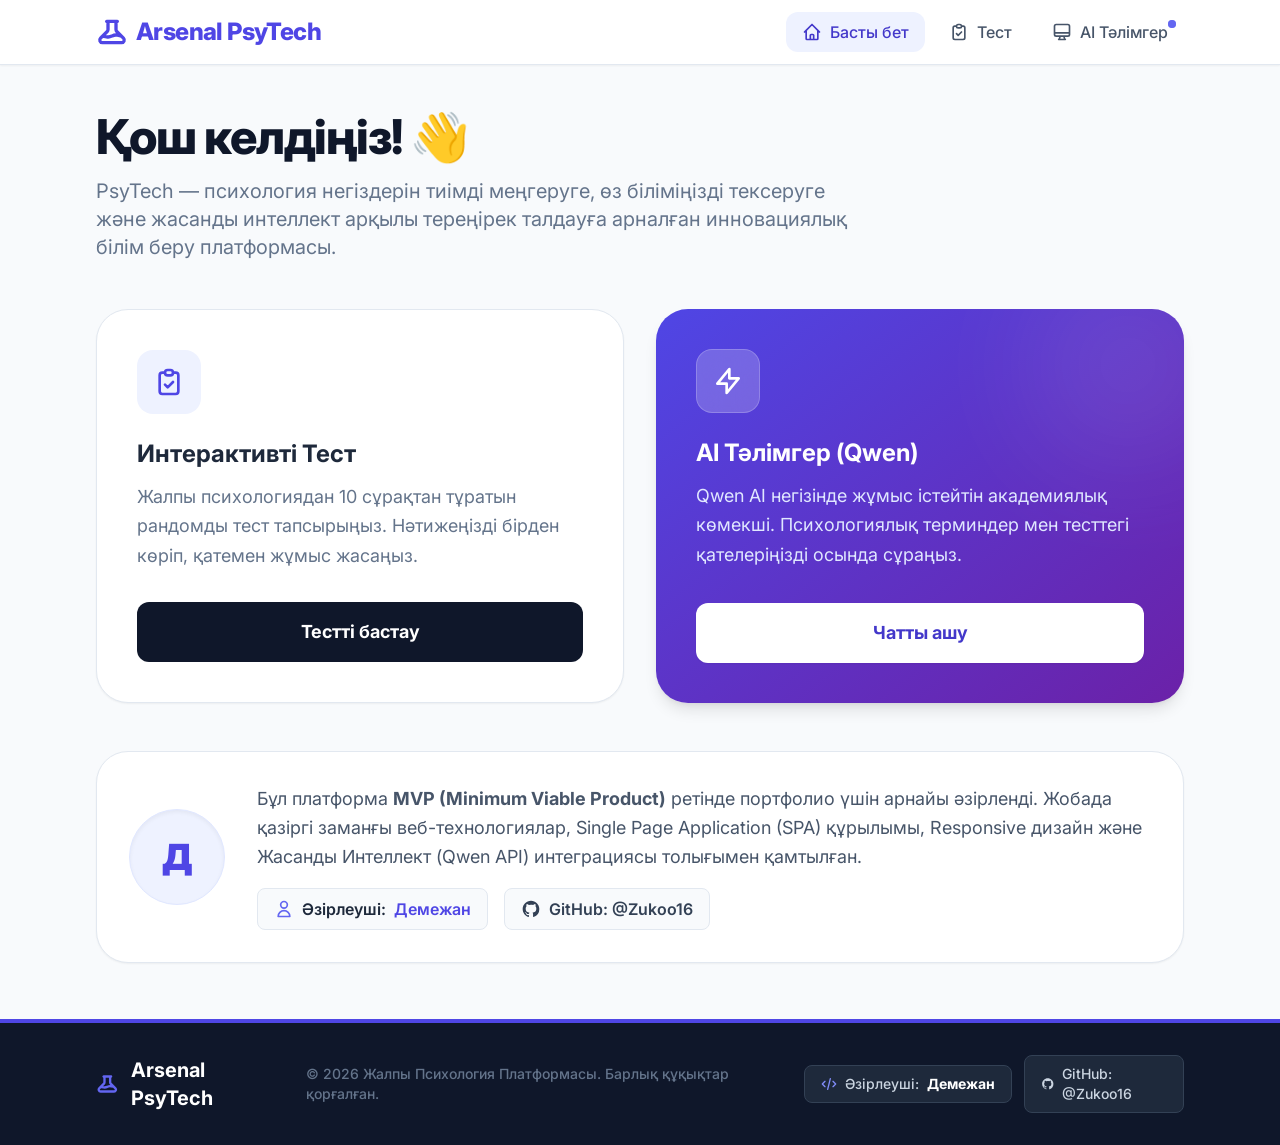
==== commit 20f45cc3: "feat(ai): чат бэкенді Gemini-ден Qwen (alem.ai)-ға ауыстыру - OpenAI-формат fetch, Bearer auth, chat" ====
--- a/android/assets/index.html
+++ b/android/assets/index.html
@@ -123,9 +123,9 @@
                     <div class="w-16 h-16 bg-white/20 rounded-2xl flex items-center justify-center text-white mb-6 backdrop-blur-md border border-white/20 group-hover:scale-110 transition-transform">
                         <svg class="w-8 h-8" fill="none" stroke="currentColor" viewBox="0 0 24 24"><path stroke-linecap="round" stroke-linejoin="round" stroke-width="2" d="M13 10V3L4 14h7v7l9-11h-7z"/></svg>
                     </div>
-                    <h3 class="text-2xl font-bold mb-3">AI Тәлімгер (Gemini)</h3>
+                    <h3 class="text-2xl font-bold mb-3">AI Тәлімгер (Qwen)</h3>
                     <p class="text-indigo-100 mb-8 flex-1 text-lg leading-relaxed">
-                        Gemini AI негізінде жұмыс істейтін академиялық көмекші. Психологиялық терминдер мен тесттегі қателеріңізді осында сұраңыз.
+                        Qwen AI негізінде жұмыс істейтін академиялық көмекші. Психологиялық терминдер мен тесттегі қателеріңізді осында сұраңыз.
                     </p>
                     <button class="w-full py-4 bg-white text-indigo-700 rounded-xl font-bold text-lg hover:bg-slate-50 transition-colors shadow-sm">Чатты ашу</button>
                 </div>
@@ -139,7 +139,7 @@
                 <div>
                    
                     <p class="text-slate-600 text-lg mb-4 leading-relaxed">
-                        Бұл платформа <strong>MVP (Minimum Viable Product)</strong> ретінде портфолио үшін арнайы әзірленді. Жобада қазіргі заманғы веб-технологиялар, Single Page Application (SPA) құрылымы, Responsive дизайн және Жасанды Интеллект (Gemini API) интеграциясы толығымен қамтылған.
+                        Бұл платформа <strong>MVP (Minimum Viable Product)</strong> ретінде портфолио үшін арнайы әзірленді. Жобада қазіргі заманғы веб-технологиялар, Single Page Application (SPA) құрылымы, Responsive дизайн және Жасанды Интеллект (Qwen API) интеграциясы толығымен қамтылған.
                     </p>
                     <div class="flex flex-wrap items-center gap-4 text-base">
                         <span class="inline-flex items-center gap-2 bg-slate-50 border border-slate-200 px-4 py-2 rounded-lg font-semibold text-slate-800">
@@ -237,7 +237,7 @@
                         </div>
                         <div>
                             <h3 class="font-extrabold text-xl text-slate-900">AI Тәлімгер</h3>
-                            <p class="text-sm text-slate-500 font-medium mt-0.5">Gemini 3.1 Pro моделі негізінде</p>
+                            <p class="text-sm text-slate-500 font-medium mt-0.5">Qwen3-8B моделі негізінде</p>
                         </div>
                     </div>
                 </div>
@@ -479,7 +479,7 @@
 
     function restartQuiz() { startQuiz(); window.scrollTo({ top: 0, behavior: 'smooth' }); }
 
-    // --- 3. AI CHAT LOGIC (Gemini API Integration) ---
+    // --- 3. AI CHAT LOGIC (Qwen / OpenAI-формат API) ---
     let chatHistory = [];
     const systemPrompt = "Сен 'Arsenal PsyTech' платформасының академиялық AI-тәлімгерісің. Бұл платформаны әзірлеген: Демежан (GitHub: @Zukoo16). Сенің міндетің - студенттердің психология пәні бойынша сұрақтарына қазақ тілінде, кәсіби, академиялық, бірақ өте түсінікті тілмен жауап беру. Егер тесттегі қате туралы немесе психологиялық терминдер жайлы сұраса, жан-жақты түсіндіріп бер. Жауаптарың құрылымды, әдемі форматталған болсын.";
 
@@ -551,30 +551,50 @@
         
         const loaderId = addTypingIndicator();
 
-        const apiKey = ""; // API Key handled by Canvas environment
-        const apiUrl = `https://generativelanguage.googleapis.com/v1beta/models/gemini-3-flash-preview:generateContent?key=${apiKey}`;
-        
+        // AI бэкенд: OpenAI-формат API (alem.ai, qwen3-8).
+        //  — build.ki автomatik токенделеди (android/build.sh, .env-тен).
+        const apiKey = "";
+        const apiUrl = "https://llm.alem.ai/v1/chat/completions";
+        const aiModel = "qwen3-8";
+
         const payload = {
-            contents: chatHistory,
-            systemInstruction: { parts: [{ text: systemPrompt }] }
+            model: aiModel,
+            messages: [
+                { role: "system", content: systemPrompt },
+                ...chatHistory.map(m => ({ role: m.role, content: m.parts[0].text }))
+            ],
+            temperature: 0.7,
+            max_tokens: 12000,
+            chat_template_kwargs: { enable_thinking: false }
         };
 
         try {
             const response = await fetch(apiUrl, {
                 method: 'POST',
-                headers: { 'Content-Type': 'application/json' },
+                headers: {
+                    'Content-Type': 'application/json',
+                    'Authorization': 'Bearer ' + apiKey
+                },
                 body: JSON.stringify(payload)
             });
-            
-            const result = await response.json();
+
+            const result = await response.json().catch(() => ({}));
             document.getElementById(loaderId).remove();
 
-            if (result.candidates && result.candidates[0].content) {
-                const aiResponseText = result.candidates[0].content.parts[0].text;
+            if (!response.ok) {
+                const apiErr = (result.error && result.error.message) ? result.error.message : ('HTTP ' + response.status);
+                addMessageToUI("Кешіріңіз, серверден қате келді (" + apiErr + "). Қайта байқап көріңіз.", 'model');
+                return;
+            }
+
+            const choice = result.choices && result.choices[0];
+            const aiResponseText = choice && choice.message && (choice.message.content || '').trim();
+
+            if (aiResponseText) {
                 addMessageToUI(aiResponseText, 'model');
                 chatHistory.push({ role: "model", parts: [{ text: aiResponseText }] });
             } else {
-                addMessageToUI("Кешіріңіз, серверден қате келді. Қайта байқап көріңіз.", 'model');
+                addMessageToUI("Кешіріңіз, серверден бос жауап келді. Қайта байқап көріңіз.", 'model');
             }
         } catch (error) {
             if(document.getElementById(loaderId)) document.getElementById(loaderId).remove();
